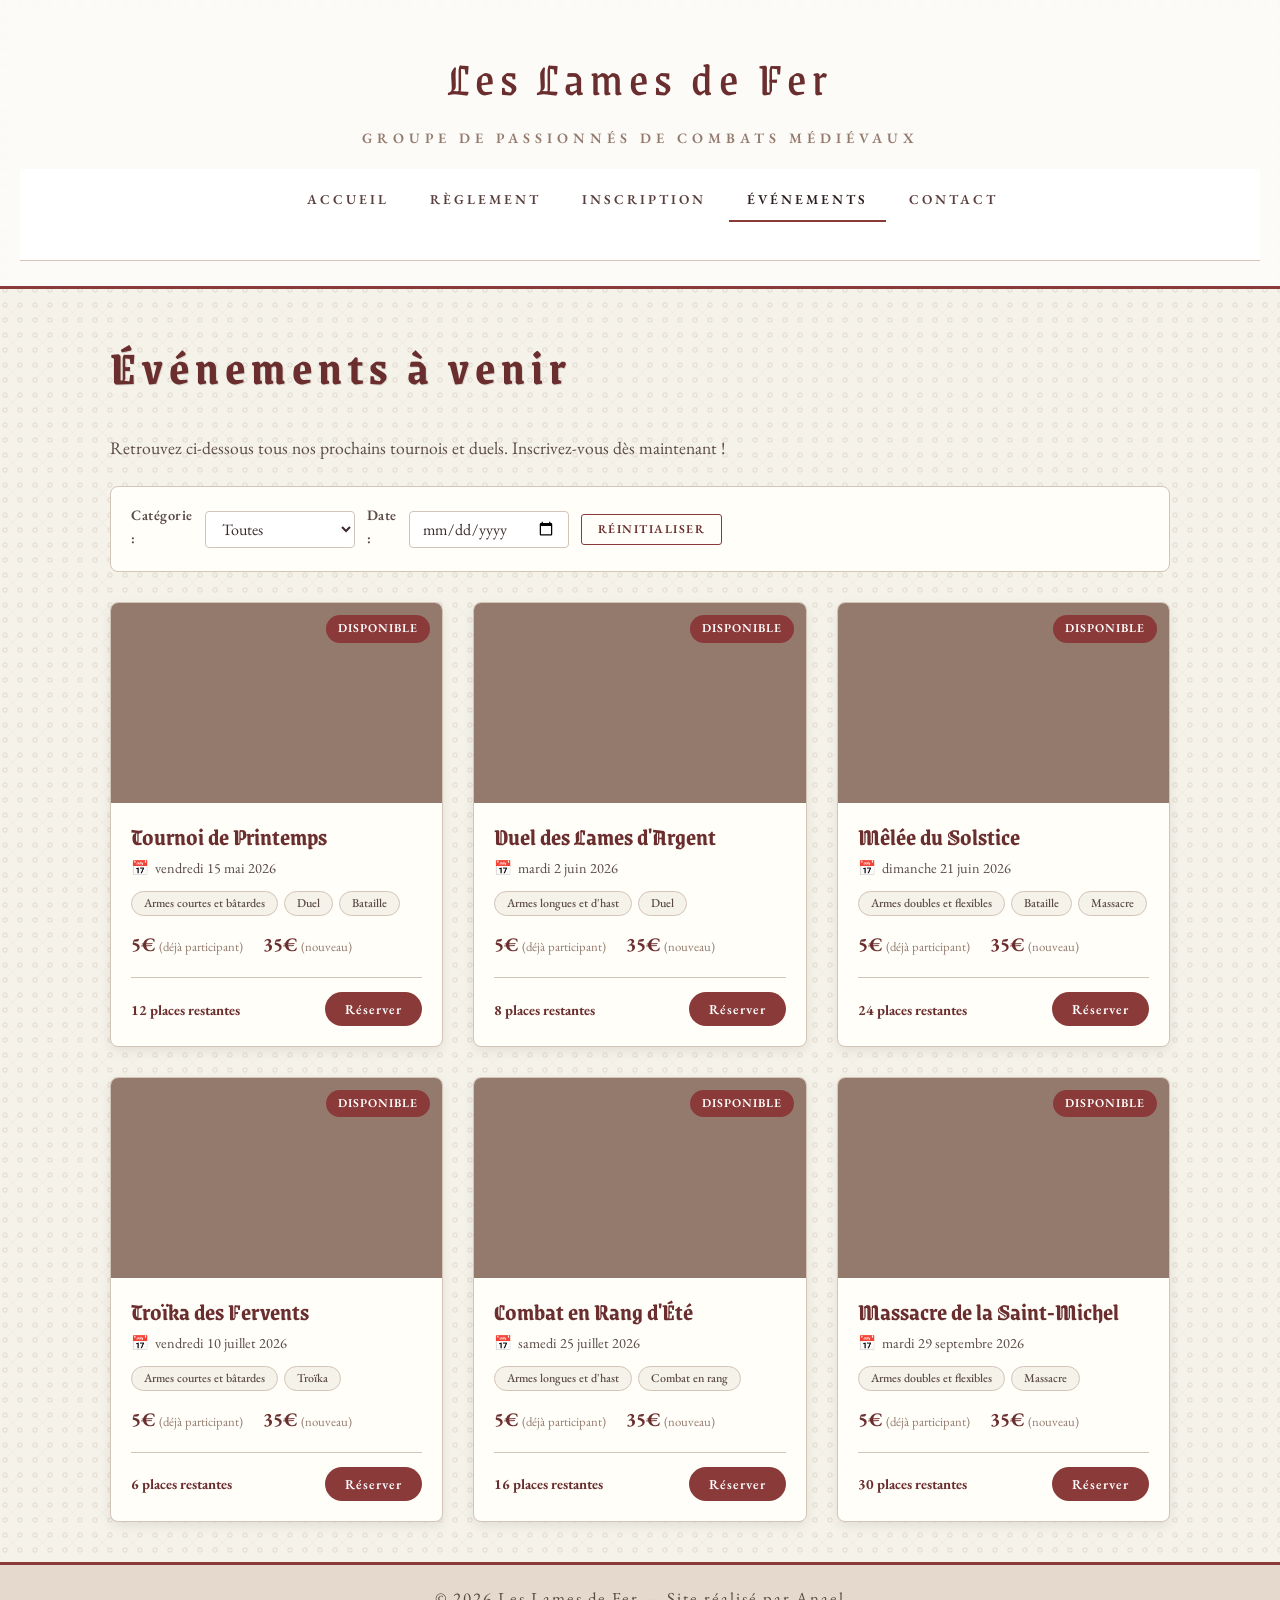
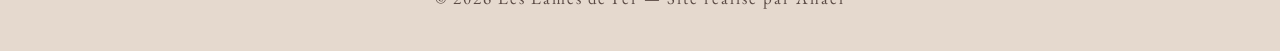
==== evenements/index.html @ ddbee842 "Add events page with filtering and card layout" ====
<!DOCTYPE html>
<html lang="fr">
<head>
    <meta charset="UTF-8">
    <meta name="viewport" content="width=device-width, initial-scale=1.0">
    <title>Événements - Les Lames de Fer</title>

    <!-- Polices Google -->
    <link href="https://fonts.googleapis.com/css2?family=EB+Garamond:ital,wght@0,400;0,600;1,400&family=Grenze+Gotisch:wght@400;700&display=swap" rel="stylesheet">

    <!-- Fichier CSS principal -->
    <link rel="stylesheet" href="https://lost-cyrano.github.io/Les-lammes/style.css">

    <style>
        /* Styles additionnels pour la page événements */
        .event-card {
            display: flex;
            flex-direction: column;
            background: var(--beige-carte);
            border: 1px solid var(--bordure-claire);
            border-radius: 8px;
            overflow: hidden;
            box-shadow: 0 4px 12px rgba(0,0,0,0.08);
            transition: transform 0.25s, box-shadow 0.25s;
            height: 100%;
        }
        .event-card:hover {
            transform: translateY(-6px);
            box-shadow: 0 12px 28px rgba(139,58,58,0.15);
        }
        .event-card-image {
            height: 200px;
            background-size: cover;
            background-position: center;
            background-color: var(--brun-doux);
            position: relative;
        }
        .event-card-image .badge {
            position: absolute;
            top: 12px;
            right: 12px;
            background: var(--rouge-vif);
            color: #fff;
            padding: 4px 12px;
            border-radius: 20px;
            font-size: 0.75rem;
            font-weight: 600;
            letter-spacing: 1px;
            text-transform: uppercase;
        }
        .event-card-body {
            padding: 20px;
            flex: 1;
            display: flex;
            flex-direction: column;
        }
        .event-card-title {
            font-family: 'Grenze Gotisch', cursive;
            font-size: 1.5rem;
            color: var(--rouge-fonce);
            margin-bottom: 4px;
            line-height: 1.2;
        }
        .event-card-meta {
            display: flex;
            flex-wrap: wrap;
            gap: 12px 20px;
            font-size: 0.9rem;
            color: var(--brun-texte);
            margin-bottom: 12px;
        }
        .event-card-meta span {
            display: flex;
            align-items: center;
            gap: 6px;
        }
        .event-card-meta i {
            font-style: normal;
            display: inline-block;
            width: 18px;
            text-align: center;
        }
        .event-card-categories {
            display: flex;
            flex-wrap: wrap;
            gap: 6px;
            margin-bottom: 14px;
        }
        .category-tag {
            background: var(--beige-fond);
            border: 1px solid var(--bordure-claire);
            padding: 2px 12px;
            border-radius: 20px;
            font-size: 0.75rem;
            color: var(--brun-texte);
            font-weight: 500;
        }
        .event-card-prices {
            display: flex;
            gap: 20px;
            margin-bottom: 16px;
            font-size: 0.95rem;
        }
        .event-card-prices .price {
            display: flex;
            align-items: baseline;
            gap: 4px;
        }
        .price-amount {
            font-weight: 700;
            color: var(--rouge-fonce);
            font-size: 1.2rem;
        }
        .price-label {
            color: var(--brun-doux);
            font-size: 0.8rem;
        }
        .event-card-footer {
            margin-top: auto;
            display: flex;
            justify-content: space-between;
            align-items: center;
            flex-wrap: wrap;
            gap: 10px;
            border-top: 1px solid var(--bordure-claire);
            padding-top: 14px;
        }
        .places-restantes {
            font-size: 0.9rem;
            color: var(--brun-texte);
        }
        .places-restantes strong {
            color: var(--rouge-fonce);
        }
        .btn-reserver {
            background: var(--rouge-vif);
            color: #fff;
            border: none;
            padding: 8px 20px;
            border-radius: 30px;
            font-weight: 600;
            letter-spacing: 1px;
            font-size: 0.85rem;
            cursor: pointer;
            transition: background 0.2s;
            font-family: 'EB Garamond', serif;
        }
        .btn-reserver:hover {
            background: var(--rouge-hover);
        }
        .btn-reserver:disabled {
            background: #b89a9a;
            cursor: not-allowed;
        }

        /* Filtres */
        .filters-bar {
            display: flex;
            flex-wrap: wrap;
            gap: 12px;
            margin-bottom: 30px;
            padding: 16px 20px;
            background: var(--beige-carte);
            border-radius: 8px;
            border: 1px solid var(--bordure-claire);
            align-items: center;
        }
        .filters-bar label {
            font-weight: 600;
            color: var(--brun-texte);
            margin-right: 4px;
            font-size: 0.9rem;
        }
        .filters-bar select,
        .filters-bar input {
            padding: 6px 12px;
            border: 1px solid var(--bordure-claire);
            border-radius: 4px;
            font-family: 'EB Garamond', serif;
            background: #fff;
            color: var(--brun-fonce);
        }
        .filters-bar select:focus,
        .filters-bar input:focus {
            outline: none;
            border-color: var(--rouge-vif);
        }
        .filter-group {
            display: flex;
            align-items: center;
            gap: 8px;
        }

        /* Aucun résultat */
        .no-results {
            text-align: center;
            padding: 40px 20px;
            color: var(--brun-doux);
        }

        /* Responsive */
        @media (max-width: 600px) {
            .event-card-image {
                height: 160px;
            }
            .filters-bar {
                flex-direction: column;
                align-items: stretch;
            }
            .filter-group {
                flex-wrap: wrap;
            }
            .event-card-footer {
                flex-direction: column;
                align-items: stretch;
            }
            .btn-reserver {
                text-align: center;
            }
        }

        /* Icônes simples */
        .icon-calendar::before { content: "📅 "; }
        .icon-users::before { content: "👤 "; }
        .icon-tag::before { content: "🏷️ "; }
    </style>
</head>
<body>

    <!-- En-tête avec navigation -->
    <header class="site-header">
        <span class="logo">Les Lames de Fer</span>
        <p class="subtitle">Groupe de passionnés de combats médiévaux</p>
        <nav class="main-nav">
            <ul>
                <li><a href="index.html">Accueil</a></li>
                <li><a href="reglement.html">Règlement</a></li>
                <li><a href="inscription.html">Inscription</a></li>
                <li><a href="evenements.html" class="active">Événements</a></li>
                <li><a href="contact.html">Contact</a></li>
            </ul>
        </nav>
    </header>

    <main>
        <div class="container">
            <h1>Événements à venir</h1>
            <p style="font-size: 1.1rem; margin-bottom: 1.5rem;">
                Retrouvez ci-dessous tous nos prochains tournois et duels. Inscrivez-vous dès maintenant !
            </p>

            <!-- Barre de filtres -->
            <div class="filters-bar" id="filtersBar">
                <div class="filter-group">
                    <label for="filterCategory">Catégorie :</label>
                    <select id="filterCategory">
                        <option value="all">Toutes</option>
                        <option value="armes-courtes">Armes courtes</option>
                        <option value="armes-doubles">Armes doubles</option>
                        <option value="armes-longues">Armes longues</option>
                        <option value="duel">Duel</option>
                        <option value="alliance">Duel en alliance</option>
                        <option value="troika">Troïka</option>
                        <option value="rang">Combat en rang</option>
                        <option value="bataille">Bataille</option>
                        <option value="massacre">Massacre</option>
                    </select>
                </div>
                <div class="filter-group">
                    <label for="filterDate">Date :</label>
                    <input type="date" id="filterDate">
                </div>
                <button class="btn btn-sm btn-outline" id="resetFilters">Réinitialiser</button>
            </div>

            <!-- Grille des événements -->
            <div id="eventsGrid" class="card-grid">
                <!-- Les cartes seront générées par JavaScript -->
            </div>

            <!-- Message si aucun événement -->
            <div id="noResults" class="no-results hidden">
                <p>Aucun événement ne correspond à vos critères.</p>
            </div>
        </div>
    </main>

    <!-- Pied de page -->
    <footer class="site-footer">
        <p>© 2026 Les Lames de Fer — Site réalisé par Anael</p>
    </footer>

    <script>
        (function() {
            // ------------------------------------------------------------
            // 1. DONNÉES JSON intégrées (exemple)
            // ------------------------------------------------------------
            const eventsData = [
                {
                    id: 1,
                    title: "Tournoi de Printemps",
                    date: "2026-05-15",
                    places: 12,
                    price_new: 35,
                    price_returning: 5,
                    image: "https://picsum.photos/id/84/600/400", // chevalier
                    categories: ["Armes courtes et bâtardes", "Duel", "Bataille"],
                    description: "Le grand tournoi du printemps, ouvert à toutes les armes courtes."
                },
                {
                    id: 2,
                    title: "Duel des Lames d'Argent",
                    date: "2026-06-02",
                    places: 8,
                    price_new: 35,
                    price_returning: 5,
                    image: "https://picsum.photos/id/55/600/400", // épée
                    categories: ["Armes longues et d'hast", "Duel"],
                    description: "Combat en duel avec armes d'hast."
                },
                {
                    id: 3,
                    title: "Mêlée du Solstice",
                    date: "2026-06-21",
                    places: 24,
                    price_new: 35,
                    price_returning: 5,
                    image: "https://picsum.photos/id/174/600/400", // groupe
                    categories: ["Armes doubles et flexibles", "Bataille", "Massacre"],
                    description: "Grande mêlée pour célébrer le solstice d'été."
                },
                {
                    id: 4,
                    title: "Troïka des Fervents",
                    date: "2026-07-10",
                    places: 6,
                    price_new: 35,
                    price_returning: 5,
                    image: "https://picsum.photos/id/32/600/400", // trois combattants
                    categories: ["Armes courtes et bâtardes", "Troïka"],
                    description: "Combat en équipe de 3, armes courtes autorisées."
                },
                {
                    id: 5,
                    title: "Combat en Rang d'Été",
                    date: "2026-07-25",
                    places: 16,
                    price_new: 35,
                    price_returning: 5,
                    image: "https://picsum.photos/id/41/600/400", // rangée
                    categories: ["Armes longues et d'hast", "Combat en rang"],
                    description: "Formation en rang, armes d'hast de rigueur."
                },
                {
                    id: 6,
                    title: "Massacre de la Saint-Michel",
                    date: "2026-09-29",
                    places: 30,
                    price_new: 35,
                    price_returning: 5,
                    image: "https://picsum.photos/id/63/600/400", // grande foule
                    categories: ["Armes doubles et flexibles", "Massacre"],
                    description: "Grande bataille en +6 contre +6, tous niveaux."
                }
            ];

            // ------------------------------------------------------------
            // 2. RÉFÉRENCES DOM
            // ------------------------------------------------------------
            const grid = document.getElementById('eventsGrid');
            const noResults = document.getElementById('noResults');
            const filterCategory = document.getElementById('filterCategory');
            const filterDate = document.getElementById('filterDate');
            const resetBtn = document.getElementById('resetFilters');

            // ------------------------------------------------------------
            // 3. FONCTIONS
            // ------------------------------------------------------------
            function formatDate(dateStr) {
                const options = { weekday: 'long', day: 'numeric', month: 'long', year: 'numeric' };
                return new Date(dateStr).toLocaleDateString('fr-FR', options);
            }

            function renderEvents(events) {
                if (events.length === 0) {
                    grid.innerHTML = '';
                    noResults.classList.remove('hidden');
                    return;
                }
                noResults.classList.add('hidden');

                let html = '';
                events.forEach(ev => {
                    const dateFormatted = formatDate(ev.date);
                    const categoriesHtml = ev.categories.map(cat =>
                        `<span class="category-tag">${cat}</span>`
                    ).join('');

                    // Déterminer si complet
                    const isFull = ev.places <= 0;
                    const placesText = isFull ? 'Complet' : `${ev.places} places restantes`;

                    html += `
                        <div class="event-card" data-id="${ev.id}">
                            <div class="event-card-image" style="background-image: url('${ev.image}');">
                                <span class="badge">${isFull ? 'Complet' : 'Disponible'}</span>
                            </div>
                            <div class="event-card-body">
                                <h3 class="event-card-title">${ev.title}</h3>
                                <div class="event-card-meta">
                                    <span><span class="icon-calendar"></span> ${dateFormatted}</span>
                                </div>
                                <div class="event-card-categories">
                                    ${categoriesHtml}
                                </div>
                                <div class="event-card-prices">
                                    <div class="price">
                                        <span class="price-amount">${ev.price_returning}€</span>
                                        <span class="price-label">(déjà participant)</span>
                                    </div>
                                    <div class="price">
                                        <span class="price-amount">${ev.price_new}€</span>
                                        <span class="price-label">(nouveau)</span>
                                    </div>
                                </div>
                                <div class="event-card-footer">
                                    <span class="places-restantes"><strong>${placesText}</strong></span>
                                    <button class="btn-reserver" ${isFull ? 'disabled' : ''}>
                                        ${isFull ? 'Complet' : 'Réserver'}
                                    </button>
                                </div>
                            </div>
                        </div>
                    `;
                });
                grid.innerHTML = html;
            }

            function filterEvents() {
                const catFilter = filterCategory.value;
                const dateFilter = filterDate.value;

                let filtered = eventsData.filter(ev => {
                    // Filtre catégorie
                    if (catFilter !== 'all') {
                        // On vérifie si la catégorie sélectionnée correspond à l'une des catégories de l'événement
                        // On mappe les valeurs du select vers des chaînes plus flexibles
                        const catMap = {
                            'armes-courtes': 'Armes courtes',
                            'armes-doubles': 'Armes doubles',
                            'armes-longues': 'Armes longues',
                            'duel': 'Duel',
                            'alliance': 'Duel en alliance',
                            'troika': 'Troïka',
                            'rang': 'Combat en rang',
                            'bataille': 'Bataille',
                            'massacre': 'Massacre'
                        };
                        const target = catMap[catFilter] || catFilter;
                        // Vérifier si l'une des catégories de l'événement contient le target (ou correspond)
                        const match = ev.categories.some(c => c.toLowerCase().includes(target.toLowerCase()));
                        if (!match) return false;
                    }

                    // Filtre date
                    if (dateFilter) {
                        if (ev.date !== dateFilter) return false;
                    }

                    return true;
                });

                renderEvents(filtered);
            }

            function resetFilters() {
                filterCategory.value = 'all';
                filterDate.value = '';
                filterEvents();
            }

            // ------------------------------------------------------------
            // 4. INITIALISATION
            // ------------------------------------------------------------
            // Événements
            filterCategory.addEventListener('change', filterEvents);
            filterDate.addEventListener('change', filterEvents);
            resetBtn.addEventListener('click', resetFilters);

            // Rendu initial
            renderEvents(eventsData);

            // Pour la démo, on ajoute un comportement au clic sur "Réserver" (alerte)
            grid.addEventListener('click', function(e) {
                const btn = e.target.closest('.btn-reserver');
                if (btn && !btn.disabled) {
                    const card = btn.closest('.event-card');
                    const title = card.querySelector('.event-card-title').textContent;
                    alert(`Vous allez être redirigé vers la réservation pour : "${title}"`);
                }
            });

        })();
    </script>

</body>
</html>
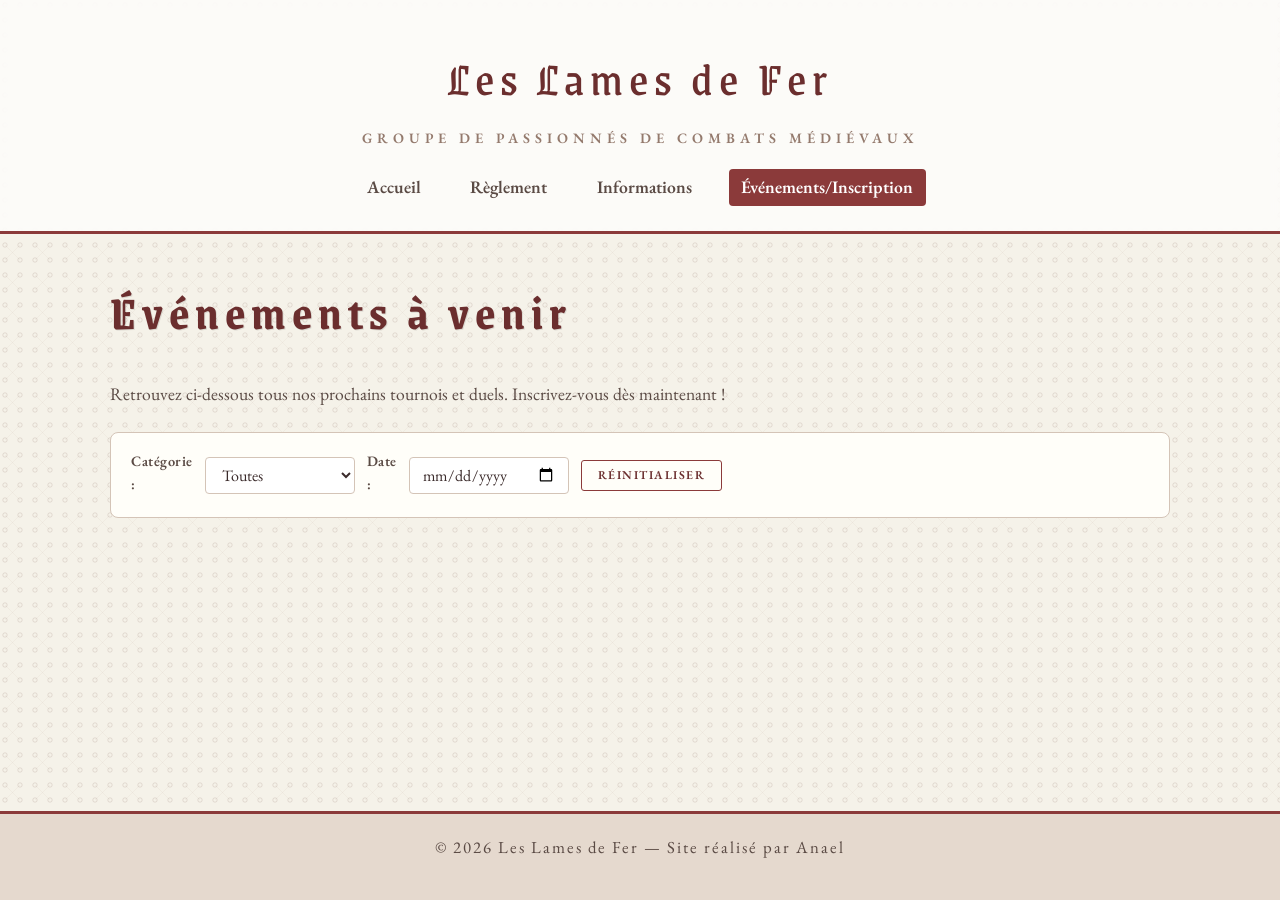
==== commit 9168b141: "Refactor event card layout and address handling Removed badge from event card and updated navigation" ====
--- a/evenements/index.html
+++ b/evenements/index.html
@@ -35,19 +35,6 @@
             background-color: var(--brun-doux);
             position: relative;
         }
-        .event-card-image .badge {
-            position: absolute;
-            top: 12px;
-            right: 12px;
-            background: var(--rouge-vif);
-            color: #fff;
-            padding: 4px 12px;
-            border-radius: 20px;
-            font-size: 0.75rem;
-            font-weight: 600;
-            letter-spacing: 1px;
-            text-transform: uppercase;
-        }
         .event-card-body {
             padding: 20px;
             flex: 1;
@@ -64,10 +51,10 @@
         .event-card-meta {
             display: flex;
             flex-wrap: wrap;
-            gap: 12px 20px;
+            gap: 8px 20px;
             font-size: 0.9rem;
             color: var(--brun-texte);
-            margin-bottom: 12px;
+            margin-bottom: 6px;
         }
         .event-card-meta span {
             display: flex;
@@ -79,6 +66,39 @@
             display: inline-block;
             width: 18px;
             text-align: center;
+        }
+        .event-address {
+            font-size: 0.85rem;
+            color: var(--brun-doux);
+            margin-bottom: 10px;
+            display: flex;
+            flex-wrap: wrap;
+            align-items: center;
+            gap: 8px 12px;
+        }
+        .event-address .addr-text {
+            font-style: italic;
+        }
+        .addr-actions {
+            display: flex;
+            gap: 8px;
+            flex-wrap: wrap;
+        }
+        .addr-actions a, .addr-actions button {
+            font-size: 0.75rem;
+            padding: 2px 10px;
+            border: 1px solid var(--bordure-claire);
+            border-radius: 20px;
+            background: var(--beige-fond);
+            color: var(--brun-texte);
+            text-decoration: none;
+            cursor: pointer;
+            transition: background 0.2s;
+            font-family: 'EB Garamond', serif;
+            line-height: 1.6;
+        }
+        .addr-actions a:hover, .addr-actions button:hover {
+            background: var(--bordure-claire);
         }
         .event-card-categories {
             display: flex;
@@ -97,11 +117,12 @@
         }
         .event-card-prices {
             display: flex;
-            gap: 20px;
+            align-items: baseline;
+            gap: 24px;
             margin-bottom: 16px;
-            font-size: 0.95rem;
-        }
-        .event-card-prices .price {
+            flex-wrap: wrap;
+        }
+        .price-item {
             display: flex;
             align-items: baseline;
             gap: 4px;
@@ -110,6 +131,13 @@
             font-weight: 700;
             color: var(--rouge-fonce);
             font-size: 1.2rem;
+        }
+        .price-amount.highlight {
+            color: var(--rouge-vif);
+            font-size: 1.6rem;
+            background: rgba(139,58,58,0.1);
+            padding: 0 8px;
+            border-radius: 4px;
         }
         .price-label {
             color: var(--brun-doux);
@@ -198,6 +226,33 @@
             color: var(--brun-doux);
         }
 
+        /* Navigation - style commun */
+        .nav-links {
+            display: flex;
+            gap: 1.5rem;
+            justify-content: center;
+            flex-wrap: wrap;
+            margin-top: 10px;
+        }
+        .nav-links a {
+            color: var(--brun-texte);
+            text-decoration: none;
+            font-weight: 600;
+            font-family: 'EB Garamond', serif;
+            font-size: 1.1rem;
+            padding: 0.3rem 0.8rem;
+            border-radius: 4px;
+            transition: background 0.2s;
+        }
+        .nav-links a:hover {
+            background: rgba(139, 69, 19, 0.1);
+            text-decoration: underline;
+        }
+        .nav-links a.active {
+            background: var(--rouge-vif);
+            color: #fff;
+        }
+
         /* Responsive */
         @media (max-width: 600px) {
             .event-card-image {
@@ -217,28 +272,33 @@
             .btn-reserver {
                 text-align: center;
             }
+            .nav-links {
+                gap: 0.5rem;
+            }
+            .nav-links a {
+                font-size: 0.95rem;
+                padding: 0.2rem 0.5rem;
+            }
         }
 
         /* Icônes simples */
         .icon-calendar::before { content: "📅 "; }
         .icon-users::before { content: "👤 "; }
         .icon-tag::before { content: "🏷️ "; }
+        .icon-location::before { content: "📍 "; }
     </style>
 </head>
 <body>
 
-    <!-- En-tête avec navigation -->
+    <!-- En-tête avec navigation (corrigée) -->
     <header class="site-header">
         <span class="logo">Les Lames de Fer</span>
         <p class="subtitle">Groupe de passionnés de combats médiévaux</p>
-        <nav class="main-nav">
-            <ul>
-                <li><a href="index.html">Accueil</a></li>
-                <li><a href="reglement.html">Règlement</a></li>
-                <li><a href="inscription.html">Inscription</a></li>
-                <li><a href="evenements.html" class="active">Événements</a></li>
-                <li><a href="contact.html">Contact</a></li>
-            </ul>
+        <nav class="nav-links">
+            <a href="index.html">Accueil</a>
+            <a href="reglement.html">Règlement</a>
+            <a href="informations.html">Informations</a>
+            <a href="evenements/index.html" class="active">Événements/Inscription</a>
         </nav>
     </header>
 
@@ -293,74 +353,80 @@
     <script>
         (function() {
             // ------------------------------------------------------------
-            // 1. DONNÉES JSON intégrées (exemple)
+            // 1. DONNÉES JSON intégrées (exemple) avec adresses et ID
             // ------------------------------------------------------------
             const eventsData = [
                 {
-                    id: 1,
+                    id: 101,
                     title: "Tournoi de Printemps",
                     date: "2026-05-15",
                     places: 12,
                     price_new: 35,
                     price_returning: 5,
-                    image: "https://picsum.photos/id/84/600/400", // chevalier
+                    image: "https://picsum.photos/id/84/600/400",
                     categories: ["Armes courtes et bâtardes", "Duel", "Bataille"],
-                    description: "Le grand tournoi du printemps, ouvert à toutes les armes courtes."
+                    description: "Le grand tournoi du printemps, ouvert à toutes les armes courtes.",
+                    adresse: "Salle des Lames, 12 rue du Château, 75001 Paris"
                 },
                 {
-                    id: 2,
+                    id: 102,
                     title: "Duel des Lames d'Argent",
                     date: "2026-06-02",
                     places: 8,
                     price_new: 35,
                     price_returning: 5,
-                    image: "https://picsum.photos/id/55/600/400", // épée
+                    image: "https://picsum.photos/id/55/600/400",
                     categories: ["Armes longues et d'hast", "Duel"],
-                    description: "Combat en duel avec armes d'hast."
+                    description: "Combat en duel avec armes d'hast.",
+                    adresse: "Arène Médiévale, 5 place de la Victoire, 69000 Lyon"
                 },
                 {
-                    id: 3,
+                    id: 103,
                     title: "Mêlée du Solstice",
                     date: "2026-06-21",
                     places: 24,
                     price_new: 35,
                     price_returning: 5,
-                    image: "https://picsum.photos/id/174/600/400", // groupe
+                    image: "https://picsum.photos/id/174/600/400",
                     categories: ["Armes doubles et flexibles", "Bataille", "Massacre"],
-                    description: "Grande mêlée pour célébrer le solstice d'été."
+                    description: "Grande mêlée pour célébrer le solstice d'été.",
+                    adresse: "Camp des Férus, chemin des Crêtes, 13000 Marseille"
                 },
                 {
-                    id: 4,
+                    id: 104,
                     title: "Troïka des Fervents",
                     date: "2026-07-10",
                     places: 6,
                     price_new: 35,
                     price_returning: 5,
-                    image: "https://picsum.photos/id/32/600/400", // trois combattants
+                    image: "https://picsum.photos/id/32/600/400",
                     categories: ["Armes courtes et bâtardes", "Troïka"],
-                    description: "Combat en équipe de 3, armes courtes autorisées."
+                    description: "Combat en équipe de 3, armes courtes autorisées.",
+                    adresse: "Dojo des Vieux-Arts, 8 allée des Tanneurs, 44000 Nantes"
                 },
                 {
-                    id: 5,
+                    id: 105,
                     title: "Combat en Rang d'Été",
                     date: "2026-07-25",
                     places: 16,
                     price_new: 35,
                     price_returning: 5,
-                    image: "https://picsum.photos/id/41/600/400", // rangée
+                    image: "https://picsum.photos/id/41/600/400",
                     categories: ["Armes longues et d'hast", "Combat en rang"],
-                    description: "Formation en rang, armes d'hast de rigueur."
+                    description: "Formation en rang, armes d'hast de rigueur.",
+                    adresse: "Parc des Expositions, hall 3, 59000 Lille"
                 },
                 {
-                    id: 6,
+                    id: 106,
                     title: "Massacre de la Saint-Michel",
                     date: "2026-09-29",
                     places: 30,
                     price_new: 35,
                     price_returning: 5,
-                    image: "https://picsum.photos/id/63/600/400", // grande foule
+                    image: "https://picsum.photos/id/63/600/400",
                     categories: ["Armes doubles et flexibles", "Massacre"],
-                    description: "Grande bataille en +6 contre +6, tous niveaux."
+                    description: "Grande bataille en +6 contre +6, tous niveaux.",
+                    adresse: "Plaine de la Bataille, route de l'Épée, 31000 Toulouse"
                 }
             ];
 
@@ -396,36 +462,48 @@
                         `<span class="category-tag">${cat}</span>`
                     ).join('');
 
-                    // Déterminer si complet
                     const isFull = ev.places <= 0;
                     const placesText = isFull ? 'Complet' : `${ev.places} places restantes`;
+
+                    // Construction de l'affichage de l'adresse
+                    const addressLink = `https://www.google.com/maps/search/?api=1&query=${encodeURIComponent(ev.adresse)}`;
+                    const addressHtml = `
+                        <div class="event-address">
+                            <span class="addr-text"><span class="icon-location"></span> ${ev.adresse}</span>
+                            <span class="addr-actions">
+                                <a href="${addressLink}" target="_blank" rel="noopener">Voir sur la carte</a>
+                                <button class="copy-address" data-address="${ev.adresse}">Copier</button>
+                            </span>
+                        </div>
+                    `;
 
                     html += `
                         <div class="event-card" data-id="${ev.id}">
                             <div class="event-card-image" style="background-image: url('${ev.image}');">
-                                <span class="badge">${isFull ? 'Complet' : 'Disponible'}</span>
+                                <!-- Pastille "Disponible" supprimée -->
                             </div>
                             <div class="event-card-body">
                                 <h3 class="event-card-title">${ev.title}</h3>
                                 <div class="event-card-meta">
                                     <span><span class="icon-calendar"></span> ${dateFormatted}</span>
                                 </div>
+                                ${addressHtml}
                                 <div class="event-card-categories">
                                     ${categoriesHtml}
                                 </div>
                                 <div class="event-card-prices">
-                                    <div class="price">
-                                        <span class="price-amount">${ev.price_returning}€</span>
+                                    <div class="price-item">
+                                        <span class="price-amount highlight">${ev.price_returning}€</span>
                                         <span class="price-label">(déjà participant)</span>
                                     </div>
-                                    <div class="price">
+                                    <div class="price-item">
                                         <span class="price-amount">${ev.price_new}€</span>
                                         <span class="price-label">(nouveau)</span>
                                     </div>
                                 </div>
                                 <div class="event-card-footer">
                                     <span class="places-restantes"><strong>${placesText}</strong></span>
-                                    <button class="btn-reserver" ${isFull ? 'disabled' : ''}>
+                                    <button class="btn-reserver" ${isFull ? 'disabled' : ''} data-event-id="${ev.id}">
                                         ${isFull ? 'Complet' : 'Réserver'}
                                     </button>
                                 </div>
@@ -434,74 +512,12 @@
                     `;
                 });
                 grid.innerHTML = html;
-            }
-
-            function filterEvents() {
-                const catFilter = filterCategory.value;
-                const dateFilter = filterDate.value;
-
-                let filtered = eventsData.filter(ev => {
-                    // Filtre catégorie
-                    if (catFilter !== 'all') {
-                        // On vérifie si la catégorie sélectionnée correspond à l'une des catégories de l'événement
-                        // On mappe les valeurs du select vers des chaînes plus flexibles
-                        const catMap = {
-                            'armes-courtes': 'Armes courtes',
-                            'armes-doubles': 'Armes doubles',
-                            'armes-longues': 'Armes longues',
-                            'duel': 'Duel',
-                            'alliance': 'Duel en alliance',
-                            'troika': 'Troïka',
-                            'rang': 'Combat en rang',
-                            'bataille': 'Bataille',
-                            'massacre': 'Massacre'
-                        };
-                        const target = catMap[catFilter] || catFilter;
-                        // Vérifier si l'une des catégories de l'événement contient le target (ou correspond)
-                        const match = ev.categories.some(c => c.toLowerCase().includes(target.toLowerCase()));
-                        if (!match) return false;
-                    }
-
-                    // Filtre date
-                    if (dateFilter) {
-                        if (ev.date !== dateFilter) return false;
-                    }
-
-                    return true;
-                });
-
-                renderEvents(filtered);
-            }
-
-            function resetFilters() {
-                filterCategory.value = 'all';
-                filterDate.value = '';
-                filterEvents();
-            }
-
-            // ------------------------------------------------------------
-            // 4. INITIALISATION
-            // ------------------------------------------------------------
-            // Événements
-            filterCategory.addEventListener('change', filterEvents);
-            filterDate.addEventListener('change', filterEvents);
-            resetBtn.addEventListener('click', resetFilters);
-
-            // Rendu initial
-            renderEvents(eventsData);
-
-            // Pour la démo, on ajoute un comportement au clic sur "Réserver" (alerte)
-            grid.addEventListener('click', function(e) {
-                const btn = e.target.closest('.btn-reserver');
-                if (btn && !btn.disabled) {
-                    const card = btn.closest('.event-card');
-                    const title = card.querySelector('.event-card-title').textContent;
-                    alert(`Vous allez être redirigé vers la réservation pour : "${title}"`);
-                }
-            });
-
-        })();
-    </script>
-
-</body>
-</html>
+
+                // Attacher les événements de copie d'adresse
+                document.querySelectorAll('.copy-address').forEach(btn => {
+                    btn.addEventListener('click', function(e) {
+                        e.stopPropagation();
+                        const addr = this.getAttribute('data-address');
+                        navigator.clipboard.writeText(addr).then(() => {
+                            const originalText = this.textContent;
+                            this.
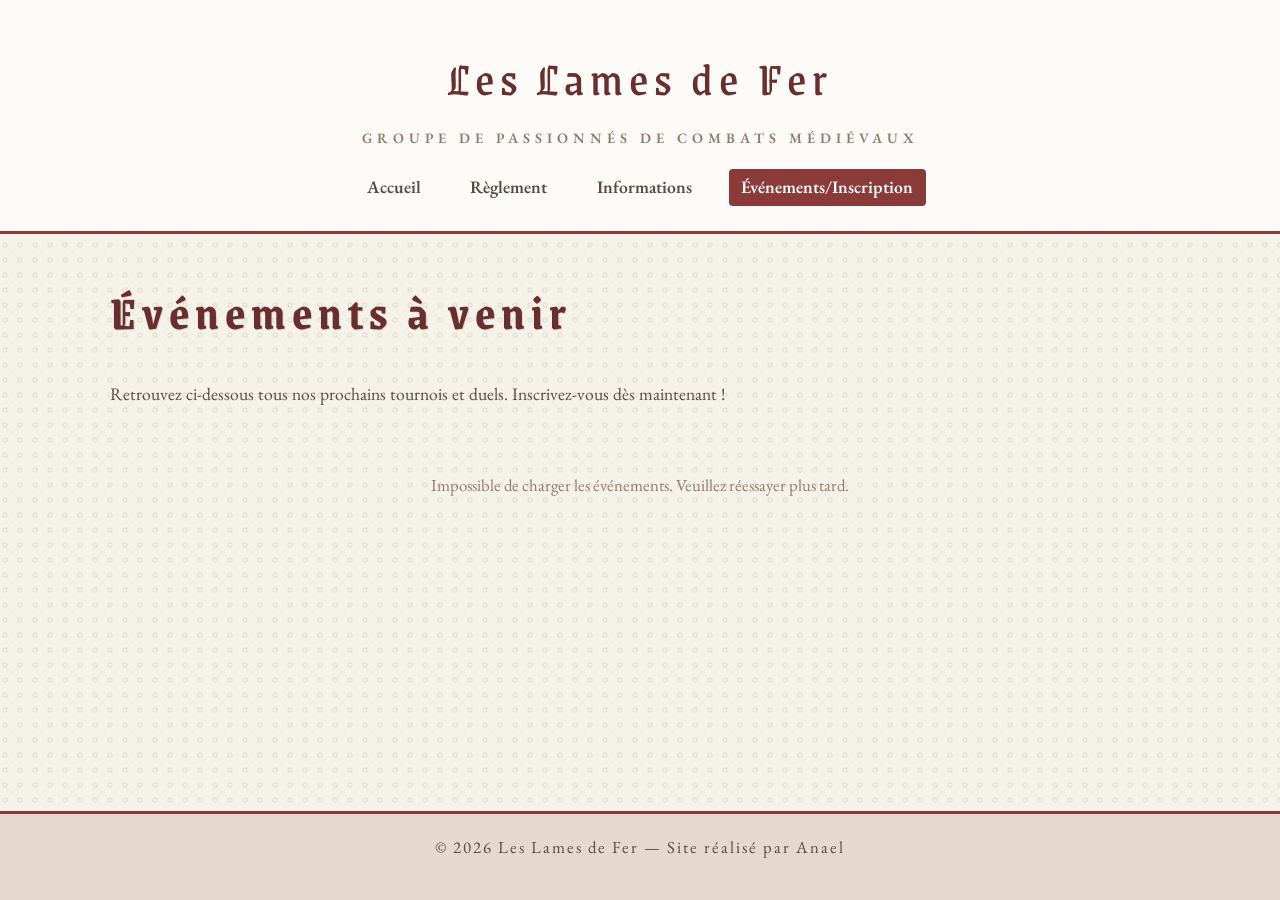
==== commit 89fb6208: "Refactor event card styles and address display Updated styles for event cards and adjusted layout pr" ====
--- a/evenements/index.html
+++ b/evenements/index.html
@@ -51,54 +51,15 @@
         .event-card-meta {
             display: flex;
             flex-wrap: wrap;
-            gap: 8px 20px;
+            gap: 12px 20px;
             font-size: 0.9rem;
             color: var(--brun-texte);
-            margin-bottom: 6px;
+            margin-bottom: 12px;
         }
         .event-card-meta span {
             display: flex;
             align-items: center;
             gap: 6px;
-        }
-        .event-card-meta i {
-            font-style: normal;
-            display: inline-block;
-            width: 18px;
-            text-align: center;
-        }
-        .event-address {
-            font-size: 0.85rem;
-            color: var(--brun-doux);
-            margin-bottom: 10px;
-            display: flex;
-            flex-wrap: wrap;
-            align-items: center;
-            gap: 8px 12px;
-        }
-        .event-address .addr-text {
-            font-style: italic;
-        }
-        .addr-actions {
-            display: flex;
-            gap: 8px;
-            flex-wrap: wrap;
-        }
-        .addr-actions a, .addr-actions button {
-            font-size: 0.75rem;
-            padding: 2px 10px;
-            border: 1px solid var(--bordure-claire);
-            border-radius: 20px;
-            background: var(--beige-fond);
-            color: var(--brun-texte);
-            text-decoration: none;
-            cursor: pointer;
-            transition: background 0.2s;
-            font-family: 'EB Garamond', serif;
-            line-height: 1.6;
-        }
-        .addr-actions a:hover, .addr-actions button:hover {
-            background: var(--bordure-claire);
         }
         .event-card-categories {
             display: flex;
@@ -115,34 +76,66 @@
             color: var(--brun-texte);
             font-weight: 500;
         }
+
+        /* Style du prix - harmonisé avec le thème */
         .event-card-prices {
             display: flex;
-            align-items: baseline;
-            gap: 24px;
-            margin-bottom: 16px;
+            align-items: center;
+            gap: 12px;
+            margin-bottom: 14px;
             flex-wrap: wrap;
         }
-        .price-item {
-            display: flex;
-            align-items: baseline;
-            gap: 4px;
+        .price-main {
+            display: flex;
+            align-items: center;
+            gap: 6px;
+            cursor: pointer;
+            user-select: none;
+            background: var(--beige-fond);
+            padding: 4px 16px 4px 12px;
+            border-radius: 30px;
+            border: 1px solid var(--bordure-claire);
+            transition: background 0.2s, border-color 0.2s;
+        }
+        .price-main:hover {
+            background: #ede7df;
+            border-color: var(--brun-doux);
         }
         .price-amount {
             font-weight: 700;
             color: var(--rouge-fonce);
-            font-size: 1.2rem;
-        }
-        .price-amount.highlight {
-            color: var(--rouge-vif);
-            font-size: 1.6rem;
-            background: rgba(139,58,58,0.1);
-            padding: 0 8px;
+            font-size: 1.4rem;
+            line-height: 1.4;
+        }
+        .price-asterisk {
+            font-size: 1.1rem;
+            font-weight: 700;
+            color: var(--brun-texte);
+            transition: transform 0.3s;
+            display: inline-block;
+        }
+        .price-asterisk.active {
+            transform: rotate(45deg);
+        }
+        .price-footnote {
+            font-size: 0.85rem;
+            color: var(--brun-texte);
+            font-style: italic;
+            padding: 8px 12px;
+            background: var(--beige-fond);
             border-radius: 4px;
-        }
-        .price-label {
-            color: var(--brun-doux);
-            font-size: 0.8rem;
-        }
+            border-left: 3px solid var(--rouge-vif);
+            margin-bottom: 14px;
+            display: none;
+            transition: opacity 0.3s ease;
+        }
+        .price-footnote.open {
+            display: block;
+        }
+        .price-footnote strong {
+            color: var(--rouge-fonce);
+        }
+
         .event-card-footer {
             margin-top: auto;
             display: flex;
@@ -181,42 +174,68 @@
             cursor: not-allowed;
         }
 
-        /* Filtres */
-        .filters-bar {
-            display: flex;
+        /* Adresse et carte */
+        .event-address-toggle {
+            font-size: 0.85rem;
+            color: var(--brun-doux);
+            margin-bottom: 8px;
+            display: flex;
+            align-items: center;
+            gap: 8px;
+            cursor: pointer;
+            user-select: none;
+        }
+        .event-address-toggle:hover {
+            text-decoration: underline;
+        }
+        .event-address-toggle .addr-icon {
+            font-size: 1.1rem;
+        }
+        .address-panel {
+            display: none;
+            background: var(--beige-fond);
+            border: 1px solid var(--bordure-claire);
+            border-radius: 6px;
+            padding: 12px;
+            margin-bottom: 12px;
+            font-size: 0.9rem;
+        }
+        .address-panel.open {
+            display: block;
+        }
+        .addr-row {
+            display: flex;
+            align-items: center;
+            gap: 10px;
             flex-wrap: wrap;
-            gap: 12px;
-            margin-bottom: 30px;
-            padding: 16px 20px;
-            background: var(--beige-carte);
-            border-radius: 8px;
-            border: 1px solid var(--bordure-claire);
-            align-items: center;
-        }
-        .filters-bar label {
+            margin-bottom: 8px;
+        }
+        .addr-full {
             font-weight: 600;
-            color: var(--brun-texte);
-            margin-right: 4px;
-            font-size: 0.9rem;
-        }
-        .filters-bar select,
-        .filters-bar input {
-            padding: 6px 12px;
+            color: var(--brun-fonce);
+            word-break: break-word;
+        }
+        .copy-btn {
+            background: none;
             border: 1px solid var(--bordure-claire);
             border-radius: 4px;
+            padding: 2px 10px;
+            font-size: 0.75rem;
+            cursor: pointer;
             font-family: 'EB Garamond', serif;
-            background: #fff;
-            color: var(--brun-fonce);
-        }
-        .filters-bar select:focus,
-        .filters-bar input:focus {
-            outline: none;
-            border-color: var(--rouge-vif);
-        }
-        .filter-group {
-            display: flex;
-            align-items: center;
-            gap: 8px;
+            color: var(--brun-texte);
+            transition: background 0.2s;
+            white-space: nowrap;
+        }
+        .copy-btn:hover {
+            background: var(--bordure-claire);
+        }
+        .map-container iframe {
+            width: 100%;
+            height: 200px;
+            border: 0;
+            border-radius: 4px;
+            margin-top: 4px;
         }
 
         /* Aucun résultat */
@@ -226,7 +245,7 @@
             color: var(--brun-doux);
         }
 
-        /* Navigation - style commun */
+        /* Navigation */
         .nav-links {
             display: flex;
             gap: 1.5rem;
@@ -258,13 +277,6 @@
             .event-card-image {
                 height: 160px;
             }
-            .filters-bar {
-                flex-direction: column;
-                align-items: stretch;
-            }
-            .filter-group {
-                flex-wrap: wrap;
-            }
             .event-card-footer {
                 flex-direction: column;
                 align-items: stretch;
@@ -273,11 +285,22 @@
                 text-align: center;
             }
             .nav-links {
-                gap: 0.5rem;
-            }
-            .nav-links a {
-                font-size: 0.95rem;
-                padding: 0.2rem 0.5rem;
+                flex-direction: column;
+                align-items: center;
+                gap: 5px;
+            }
+            .addr-row {
+                flex-direction: column;
+                align-items: flex-start;
+            }
+            .map-container iframe {
+                height: 150px;
+            }
+            .price-main {
+                padding: 4px 12px 4px 10px;
+            }
+            .price-amount {
+                font-size: 1.2rem;
             }
         }
 
@@ -285,12 +308,11 @@
         .icon-calendar::before { content: "📅 "; }
         .icon-users::before { content: "👤 "; }
         .icon-tag::before { content: "🏷️ "; }
-        .icon-location::before { content: "📍 "; }
     </style>
 </head>
 <body>
 
-    <!-- En-tête avec navigation (corrigée) -->
+    <!-- En-tête avec navigation -->
     <header class="site-header">
         <span class="logo">Les Lames de Fer</span>
         <p class="subtitle">Groupe de passionnés de combats médiévaux</p>
@@ -309,30 +331,6 @@
                 Retrouvez ci-dessous tous nos prochains tournois et duels. Inscrivez-vous dès maintenant !
             </p>
 
-            <!-- Barre de filtres -->
-            <div class="filters-bar" id="filtersBar">
-                <div class="filter-group">
-                    <label for="filterCategory">Catégorie :</label>
-                    <select id="filterCategory">
-                        <option value="all">Toutes</option>
-                        <option value="armes-courtes">Armes courtes</option>
-                        <option value="armes-doubles">Armes doubles</option>
-                        <option value="armes-longues">Armes longues</option>
-                        <option value="duel">Duel</option>
-                        <option value="alliance">Duel en alliance</option>
-                        <option value="troika">Troïka</option>
-                        <option value="rang">Combat en rang</option>
-                        <option value="bataille">Bataille</option>
-                        <option value="massacre">Massacre</option>
-                    </select>
-                </div>
-                <div class="filter-group">
-                    <label for="filterDate">Date :</label>
-                    <input type="date" id="filterDate">
-                </div>
-                <button class="btn btn-sm btn-outline" id="resetFilters">Réinitialiser</button>
-            </div>
-
             <!-- Grille des événements -->
             <div id="eventsGrid" class="card-grid">
                 <!-- Les cartes seront générées par JavaScript -->
@@ -340,7 +338,7 @@
 
             <!-- Message si aucun événement -->
             <div id="noResults" class="no-results hidden">
-                <p>Aucun événement ne correspond à vos critères.</p>
+                <p>Aucun événement à venir pour le moment.</p>
             </div>
         </div>
     </main>
@@ -353,102 +351,57 @@
     <script>
         (function() {
             // ------------------------------------------------------------
-            // 1. DONNÉES JSON intégrées (exemple) avec adresses et ID
-            // ------------------------------------------------------------
-            const eventsData = [
-                {
-                    id: 101,
-                    title: "Tournoi de Printemps",
-                    date: "2026-05-15",
-                    places: 12,
-                    price_new: 35,
-                    price_returning: 5,
-                    image: "https://picsum.photos/id/84/600/400",
-                    categories: ["Armes courtes et bâtardes", "Duel", "Bataille"],
-                    description: "Le grand tournoi du printemps, ouvert à toutes les armes courtes.",
-                    adresse: "Salle des Lames, 12 rue du Château, 75001 Paris"
-                },
-                {
-                    id: 102,
-                    title: "Duel des Lames d'Argent",
-                    date: "2026-06-02",
-                    places: 8,
-                    price_new: 35,
-                    price_returning: 5,
-                    image: "https://picsum.photos/id/55/600/400",
-                    categories: ["Armes longues et d'hast", "Duel"],
-                    description: "Combat en duel avec armes d'hast.",
-                    adresse: "Arène Médiévale, 5 place de la Victoire, 69000 Lyon"
-                },
-                {
-                    id: 103,
-                    title: "Mêlée du Solstice",
-                    date: "2026-06-21",
-                    places: 24,
-                    price_new: 35,
-                    price_returning: 5,
-                    image: "https://picsum.photos/id/174/600/400",
-                    categories: ["Armes doubles et flexibles", "Bataille", "Massacre"],
-                    description: "Grande mêlée pour célébrer le solstice d'été.",
-                    adresse: "Camp des Férus, chemin des Crêtes, 13000 Marseille"
-                },
-                {
-                    id: 104,
-                    title: "Troïka des Fervents",
-                    date: "2026-07-10",
-                    places: 6,
-                    price_new: 35,
-                    price_returning: 5,
-                    image: "https://picsum.photos/id/32/600/400",
-                    categories: ["Armes courtes et bâtardes", "Troïka"],
-                    description: "Combat en équipe de 3, armes courtes autorisées.",
-                    adresse: "Dojo des Vieux-Arts, 8 allée des Tanneurs, 44000 Nantes"
-                },
-                {
-                    id: 105,
-                    title: "Combat en Rang d'Été",
-                    date: "2026-07-25",
-                    places: 16,
-                    price_new: 35,
-                    price_returning: 5,
-                    image: "https://picsum.photos/id/41/600/400",
-                    categories: ["Armes longues et d'hast", "Combat en rang"],
-                    description: "Formation en rang, armes d'hast de rigueur.",
-                    adresse: "Parc des Expositions, hall 3, 59000 Lille"
-                },
-                {
-                    id: 106,
-                    title: "Massacre de la Saint-Michel",
-                    date: "2026-09-29",
-                    places: 30,
-                    price_new: 35,
-                    price_returning: 5,
-                    image: "https://picsum.photos/id/63/600/400",
-                    categories: ["Armes doubles et flexibles", "Massacre"],
-                    description: "Grande bataille en +6 contre +6, tous niveaux.",
-                    adresse: "Plaine de la Bataille, route de l'Épée, 31000 Toulouse"
-                }
-            ];
-
-            // ------------------------------------------------------------
-            // 2. RÉFÉRENCES DOM
+            // 1. RÉFÉRENCES DOM
             // ------------------------------------------------------------
             const grid = document.getElementById('eventsGrid');
             const noResults = document.getElementById('noResults');
-            const filterCategory = document.getElementById('filterCategory');
-            const filterDate = document.getElementById('filterDate');
-            const resetBtn = document.getElementById('resetFilters');
-
-            // ------------------------------------------------------------
-            // 3. FONCTIONS
+
+            // ------------------------------------------------------------
+            // 2. FONCTIONS UTILITAIRES
             // ------------------------------------------------------------
             function formatDate(dateStr) {
                 const options = { weekday: 'long', day: 'numeric', month: 'long', year: 'numeric' };
                 return new Date(dateStr).toLocaleDateString('fr-FR', options);
             }
 
+            function toggleAddress(panelId) {
+                const panel = document.getElementById(panelId);
+                if (panel) {
+                    panel.classList.toggle('open');
+                }
+            }
+
+            function copyAddress(address) {
+                navigator.clipboard.writeText(address).then(() => {
+                    alert('Adresse copiée : ' + address);
+                }).catch(() => {
+                    // Fallback
+                    const textarea = document.createElement('textarea');
+                    textarea.value = address;
+                    document.body.appendChild(textarea);
+                    textarea.select();
+                    document.execCommand('copy');
+                    document.body.removeChild(textarea);
+                    alert('Adresse copiée : ' + address);
+                });
+            }
+
+            function toggleFootnote(footnoteId, asteriskId) {
+                const footnote = document.getElementById(footnoteId);
+                const asterisk = document.getElementById(asteriskId);
+                if (footnote) {
+                    footnote.classList.toggle('open');
+                }
+                if (asterisk) {
+                    asterisk.classList.toggle('active');
+                }
+            }
+
             function renderEvents(events) {
-                if (events.length === 0) {
+                // Trier par date chronologique
+                const sorted = [...events].sort((a, b) => new Date(a.date) - new Date(b.date));
+
+                if (sorted.length === 0) {
                     grid.innerHTML = '';
                     noResults.classList.remove('hidden');
                     return;
@@ -456,7 +409,7 @@
                 noResults.classList.add('hidden');
 
                 let html = '';
-                events.forEach(ev => {
+                sorted.forEach(ev => {
                     const dateFormatted = formatDate(ev.date);
                     const categoriesHtml = ev.categories.map(cat =>
                         `<span class="category-tag">${cat}</span>`
@@ -464,41 +417,42 @@
 
                     const isFull = ev.places <= 0;
                     const placesText = isFull ? 'Complet' : `${ev.places} places restantes`;
-
-                    // Construction de l'affichage de l'adresse
-                    const addressLink = `https://www.google.com/maps/search/?api=1&query=${encodeURIComponent(ev.adresse)}`;
-                    const addressHtml = `
-                        <div class="event-address">
-                            <span class="addr-text"><span class="icon-location"></span> ${ev.adresse}</span>
-                            <span class="addr-actions">
-                                <a href="${addressLink}" target="_blank" rel="noopener">Voir sur la carte</a>
-                                <button class="copy-address" data-address="${ev.adresse}">Copier</button>
-                            </span>
-                        </div>
-                    `;
+                    const panelId = `addr-panel-${ev.id}`;
+                    const footnoteId = `footnote-${ev.id}`;
+                    const asteriskId = `asterisk-${ev.id}`;
 
                     html += `
                         <div class="event-card" data-id="${ev.id}">
                             <div class="event-card-image" style="background-image: url('${ev.image}');">
-                                <!-- Pastille "Disponible" supprimée -->
                             </div>
                             <div class="event-card-body">
                                 <h3 class="event-card-title">${ev.title}</h3>
                                 <div class="event-card-meta">
                                     <span><span class="icon-calendar"></span> ${dateFormatted}</span>
                                 </div>
-                                ${addressHtml}
                                 <div class="event-card-categories">
                                     ${categoriesHtml}
                                 </div>
                                 <div class="event-card-prices">
-                                    <div class="price-item">
-                                        <span class="price-amount highlight">${ev.price_returning}€</span>
-                                        <span class="price-label">(déjà participant)</span>
+                                    <div class="price-main" onclick="toggleFootnote('${footnoteId}', '${asteriskId}')">
+                                        <span class="price-amount">5€</span>
+                                        <span class="price-asterisk" id="${asteriskId}">*</span>
                                     </div>
-                                    <div class="price-item">
-                                        <span class="price-amount">${ev.price_new}€</span>
-                                        <span class="price-label">(nouveau)</span>
+                                </div>
+                                <div class="price-footnote" id="${footnoteId}">
+                                    * Offre valable uniquement pour les participants ayant déjà participé à un événement. Pour les nouveaux, le coût est de <strong>35€</strong> (5€ d'événement + 30€ de frais de première participation).
+                                </div>
+                                <div class="event-address-toggle" onclick="toggleAddress('${panelId}')">
+                                    <span class="addr-icon">📍</span>
+                                    <span>Voir l'adresse</span>
+                                </div>
+                                <div id="${panelId}" class="address-panel">
+                                    <div class="addr-row">
+                                        <button class="copy-btn" onclick="copyAddress('${ev.address}')">📋 Copier</button>
+                                        <span class="addr-full">${ev.address}</span>
+                                    </div>
+                                    <div class="map-container">
+                                        <iframe src="${ev.mapUrl}" width="100%" height="200" style="border:0; border-radius: 4px;" allowfullscreen="" loading="lazy"></iframe>
                                     </div>
                                 </div>
                                 <div class="event-card-footer">
@@ -512,12 +466,65 @@
                     `;
                 });
                 grid.innerHTML = html;
-
-                // Attacher les événements de copie d'adresse
-                document.querySelectorAll('.copy-address').forEach(btn => {
-                    btn.addEventListener('click', function(e) {
-                        e.stopPropagation();
-                        const addr = this.getAttribute('data-address');
-                        navigator.clipboard.writeText(addr).then(() => {
-                            const originalText = this.textContent;
-                            this.
+            }
+
+            // ------------------------------------------------------------
+            // 3. GESTION DU CLIC SUR "RÉSERVER"
+            // ------------------------------------------------------------
+            function handleReservation(eventId) {
+                window.location.href = `https://lost-cyrano.github.io/Les-lammes/registering/rules?eventId=${eventId}`;
+            }
+
+            // ------------------------------------------------------------
+            // 4. CHARGEMENT DES DONNÉES DEPUIS LE FICHIER JSON
+            // ------------------------------------------------------------
+            function loadEvents() {
+                fetch('./eventAct.json')
+                    .then(response => {
+                        if (!response.ok) {
+                            throw new Error(`Erreur HTTP : ${response.status}`);
+                        }
+                        return response.json();
+                    })
+                    .then(data => {
+                        // On suppose que le JSON contient un tableau d'événements
+                        if (Array.isArray(data)) {
+                            renderEvents(data);
+                        } else {
+                            console.error('Le fichier JSON ne contient pas un tableau.');
+                            grid.innerHTML = '<p class="no-results">Erreur de chargement des événements.</p>';
+                        }
+                    })
+                    .catch(error => {
+                        console.error('Erreur lors du chargement du fichier JSON :', error);
+                        grid.innerHTML = '<p class="no-results">Impossible de charger les événements. Veuillez réessayer plus tard.</p>';
+                    });
+            }
+
+            // ------------------------------------------------------------
+            // 5. INITIALISATION
+            // ------------------------------------------------------------
+            // Délégation pour les boutons "Réserver"
+            grid.addEventListener('click', function(e) {
+                const btn = e.target.closest('.btn-reserver');
+                if (btn && !btn.disabled) {
+                    const eventId = parseInt(btn.getAttribute('data-event-id'), 10);
+                    if (eventId) {
+                        handleReservation(eventId);
+                    }
+                }
+            });
+
+            // Exposer les fonctions globalement pour les onclick
+            window.toggleAddress = toggleAddress;
+            window.copyAddress = copyAddress;
+            window.toggleFootnote = toggleFootnote;
+
+            // Charger les événements
+            loadEvents();
+
+        })();
+    </script>
+
+</body>
+</html>
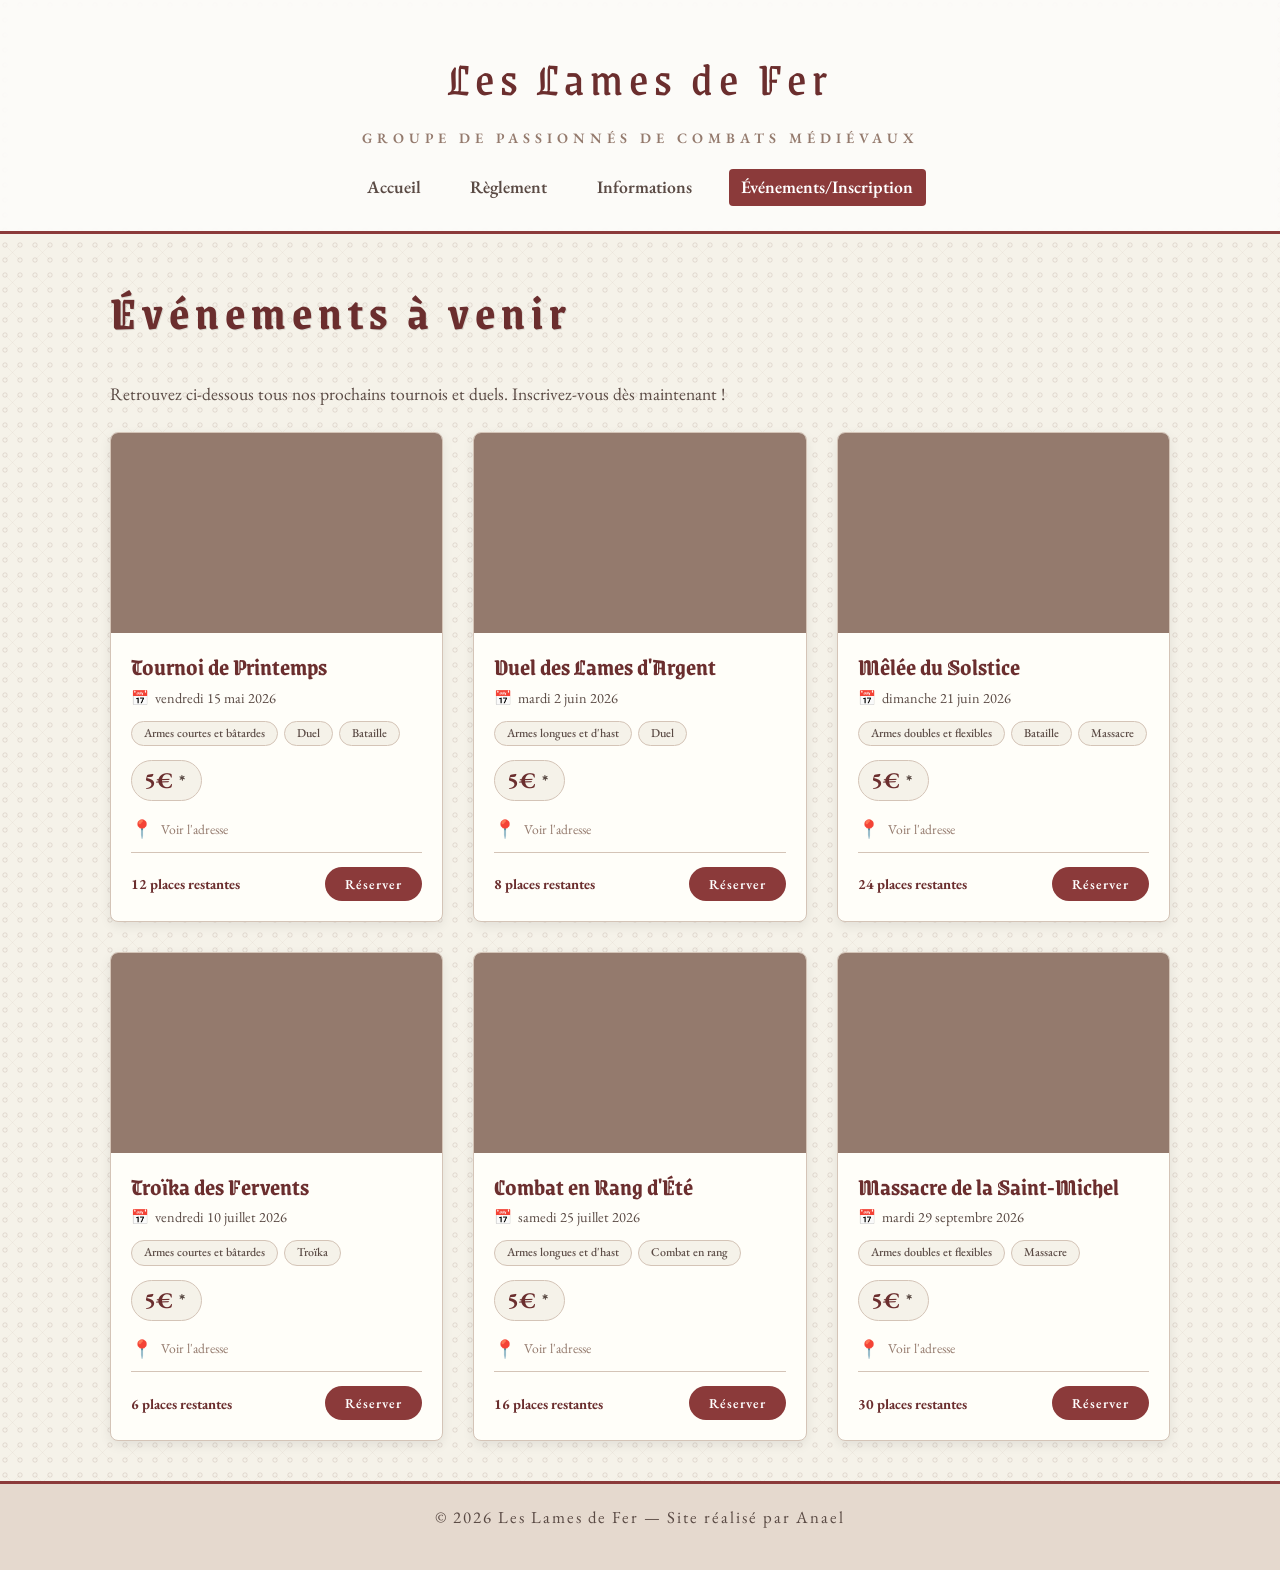
==== commit 12d1f482: "Update navigation links to use relative paths" ====
--- a/evenements/index.html
+++ b/evenements/index.html
@@ -317,10 +317,10 @@
         <span class="logo">Les Lames de Fer</span>
         <p class="subtitle">Groupe de passionnés de combats médiévaux</p>
         <nav class="nav-links">
-            <a href="index.html">Accueil</a>
-            <a href="reglement.html">Règlement</a>
-            <a href="informations.html">Informations</a>
-            <a href="evenements/index.html" class="active">Événements/Inscription</a>
+            <a href="./index.html">Accueil</a>
+            <a href="./reglement">Règlement</a>
+            <a href="./informations.html">Informations</a>
+            <a href="./evenements/index.html" class="active">Événements/Inscription</a>
         </nav>
     </header>
 
